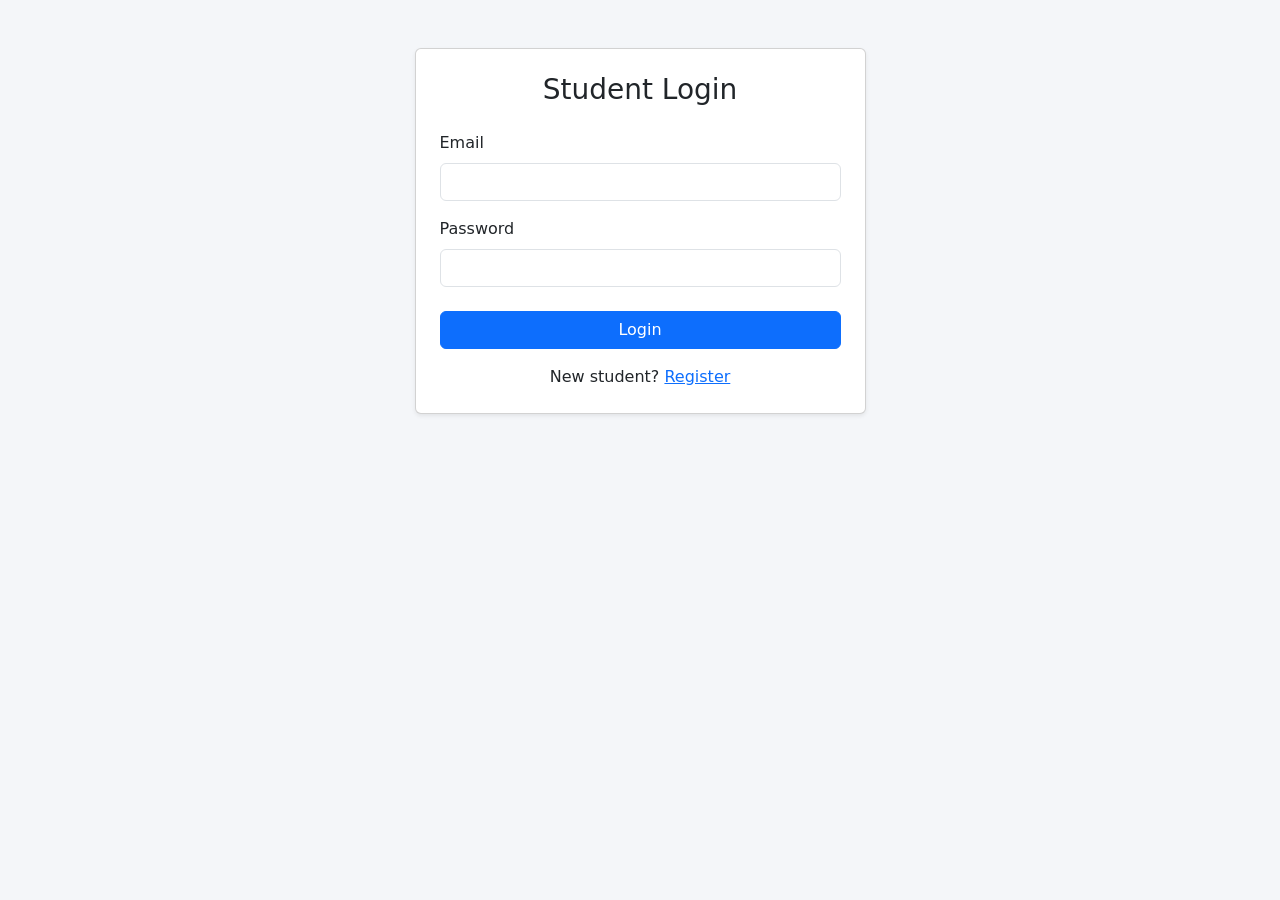
==== quiz.html @ 81b1f2cc "Quiz Project" ====
<!DOCTYPE html>
<html lang="en">
<head>
  <meta charset="UTF-8">
  <meta name="viewport" content="width=device-width, initial-scale=1.0">
  <title>Quiz | Student Quiz</title>
  <link href="https://cdn.jsdelivr.net/npm/bootstrap@5.3.8/dist/css/bootstrap.min.css" rel="stylesheet" integrity="sha384-sRIl4kxILFvY47J16cr9ZwB07vP4J8+LH7qKQnuqkuIAvNWLzeN8tE5YBujZqJLB" crossorigin="anonymous">
  <link rel="stylesheet" href="css/style.css">
  <script src="js/auth.js" defer></script>
  <script src="js/quiz.js" defer></script>
</head>
<body>
  <main class="container py-5">
    <div class="row justify-content-center">
      <div class="col-12 col-md-10 col-lg-7">
        <div class="card shadow-sm">
          <div class="card-body p-4">
            <div class="d-flex flex-wrap justify-content-between align-items-center gap-3 mb-4">
              <h1 class="h3 mb-0">Student Quiz</h1>
              <button id="logoutButton" type="button" class="btn btn-outline-danger">Logout</button>
            </div>
            <p class="mb-3">Student: <strong id="studentName"></strong></p>
            <div id="message" class="alert alert-danger d-none" role="alert"></div>
            <p id="loadingMessage" class="text-secondary" role="status">Loading questions...</p>
            <div id="quizContent" class="d-none">
              <div class="d-flex flex-wrap justify-content-between gap-2 mb-2">
                <span id="questionNumber" class="fw-semibold"></span>
                <span id="progressText" class="text-secondary"></span>
              </div>
              <div id="quizProgress" class="progress mb-4" role="progressbar" aria-label="Quiz progress" aria-valuemin="0" aria-valuemax="100" aria-valuenow="0">
                <div id="progressBar" class="progress-bar"></div>
              </div>
              <form id="quizForm" novalidate>
                <fieldset>
                  <legend id="questionText" class="h5 mb-3"></legend>
                  <div id="answers"></div>
                </fieldset>
                <button id="nextButton" type="submit" class="btn btn-primary mt-3">Next</button>
              </form>
            </div>
          </div>
        </div>
      </div>
    </div>
  </main>
</body>
</html>
---- css/style.css ----
body {
  background-color: #f4f6f9;
}

.progress {
  height: 10px;
}

.answer-option {
  transition: background-color 0.2s;
}

.answer-option:hover {
  background-color: #eef4ff;
}
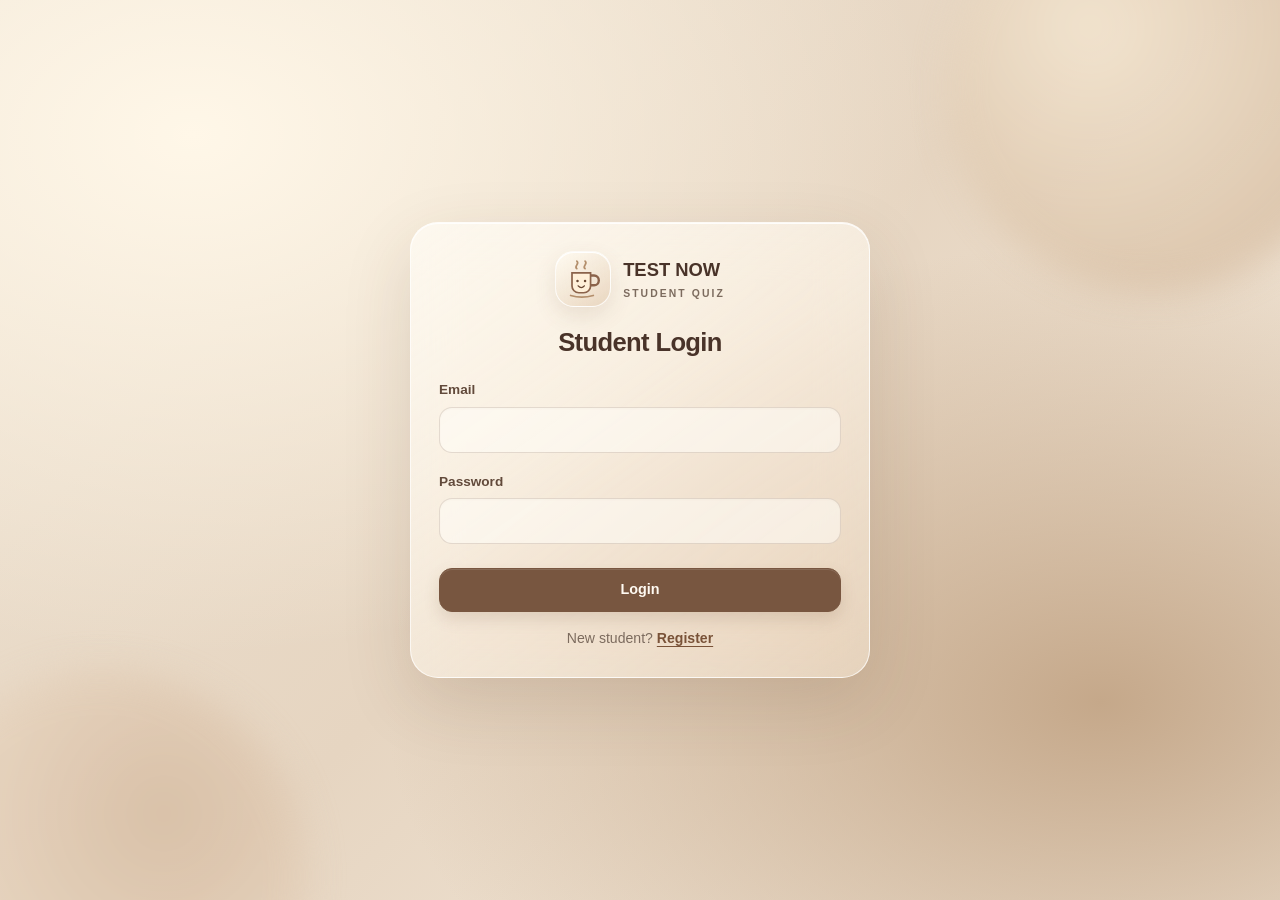
==== commit 05ca53d0: "update css" ====
--- a/quiz.html
+++ b/quiz.html
@@ -9,14 +9,31 @@
   <script src="js/auth.js" defer></script>
   <script src="js/quiz.js" defer></script>
 </head>
-<body>
-  <main class="container py-5">
+<body class="quiz-page">
+  <main class="container app-shell">
     <div class="row justify-content-center">
       <div class="col-12 col-md-10 col-lg-7">
-        <div class="card shadow-sm">
-          <div class="card-body p-4">
+        <div class="card glass-card">
+          <div class="card-body">
+            <div class="brand-lockup">
+              <span class="brand-logo" aria-hidden="true">
+                <svg viewBox="0 0 64 64" xmlns="http://www.w3.org/2000/svg" fill="none">
+                  <path d="M43 27h5a7 7 0 0 1 0 14h-5" stroke="#8b634b" stroke-width="3.5" stroke-linecap="round"/>
+                  <path d="M16 23h27v19a10 10 0 0 1-10 10h-7a10 10 0 0 1-10-10V23Z" fill="#fff0d9" stroke="#8b634b" stroke-width="2.5"/>
+                  <path d="M23 17c-5-4 5-7 0-11m12 11c-5-4 5-7 0-11" stroke="#b38e6b" stroke-width="2.5" stroke-linecap="round"/>
+                  <circle cx="24" cy="35" r="1.8" fill="#674632"/>
+                  <circle cx="35" cy="35" r="1.8" fill="#674632"/>
+                  <path d="M25 42q4.5 5 9 0" stroke="#674632" stroke-width="2" stroke-linecap="round"/>
+                  <path d="M14 56q16 5 33 0" stroke="#b38e6b" stroke-width="2.5" stroke-linecap="round"/>
+                </svg>
+              </span>
+              <div class="brand-name">
+                <strong lang="ar" dir="rtl"> TEST NOW </strong>
+                <span>STUDENT QUIZ</span>
+              </div>
+            </div>
             <div class="d-flex flex-wrap justify-content-between align-items-center gap-3 mb-4">
-              <h1 class="h3 mb-0">Student Quiz</h1>
+              <h1 class="h3 page-title mb-0">Student Quiz</h1>
               <button id="logoutButton" type="button" class="btn btn-outline-danger">Logout</button>
             </div>
             <p class="mb-3">Student: <strong id="studentName"></strong></p>
--- a/css/style.css
+++ b/css/style.css
@@ -1,15 +1,755 @@
+:root {
+  --espresso: #493329;
+  --coffee: #785640;
+  --latte: #c8a98d;
+  --cream: #fff8ef;
+  --muted: #7c6b5e;
+}
+
+* {
+  box-sizing: border-box;
+}
+
+html {
+  min-height: 100%;
+  background: #eee2d3;
+}
+
 body {
-  background-color: #f4f6f9;
+  min-height: 100vh;
+  min-height: 100svh;
+  margin: 0;
+  overflow-x: hidden;
+  color: var(--espresso);
+  font-family: "Segoe UI", Tahoma, Arial, sans-serif;
+  background:
+    radial-gradient(ellipse at 15% 15%, #fff7e8 0, transparent 48%),
+    radial-gradient(ellipse at 86% 78%, #c5a88a 0, transparent 46%),
+    linear-gradient(135deg, #eee3d3, #e6d5c1 50%, #f6ede0);
+  isolation: isolate;
+}
+
+body::before,
+body::after {
+  content: "";
+  position: fixed;
+  z-index: -1;
+  width: clamp(220px, 32vw, 460px);
+  aspect-ratio: 1;
+  border-radius: 50%;
+  pointer-events: none;
+  filter: blur(18px);
+}
+
+body::before {
+  top: -13%;
+  right: -6%;
+  background: radial-gradient(circle at 35% 35%, #fff5df, #b8906b);
+  opacity: 0.45;
+}
+
+body::after {
+  bottom: -20%;
+  left: -8%;
+  background: radial-gradient(circle at 65% 35%, #d0b296, #f8ecda);
+  opacity: 0.6;
+}
+
+.app-shell {
+  display: grid;
+  place-items: center;
+  min-height: 100vh;
+  min-height: 100svh;
+  padding: 24px 16px;
+}
+
+.app-shell > .row {
+  --bs-gutter-x: 0;
+  width: 100%;
+  margin: 0;
+}
+
+.glass-card {
+  width: 100%;
+  max-width: 460px;
+  margin-inline: auto;
+  overflow: hidden;
+  border: 1px solid rgb(255 255 255 / 72%);
+  border-radius: 28px;
+  background: linear-gradient(145deg, rgb(255 253 248 / 68%), rgb(255 247 235 / 40%));
+  box-shadow: 0 24px 70px rgb(82 54 34 / 14%), inset 0 1px 0 rgb(255 255 255 / 85%);
+  -webkit-backdrop-filter: blur(24px) saturate(125%);
+  backdrop-filter: blur(24px) saturate(125%);
+}
+
+.glass-card > .card-body {
+  padding: 28px;
+}
+
+.quiz-page .glass-card {
+  max-width: 700px;
+}
+
+.brand-lockup {
+  display: flex;
+  align-items: center;
+  justify-content: center;
+  gap: 12px;
+  margin-bottom: 20px;
+}
+
+.brand-logo {
+  display: grid;
+  place-items: center;
+  width: 56px;
+  height: 56px;
+  flex-shrink: 0;
+  border: 1px solid rgb(255 255 255 / 80%);
+  border-radius: 19px;
+  background: linear-gradient(145deg, rgb(255 251 241 / 92%), rgb(219 191 161 / 55%));
+  box-shadow: 0 9px 22px rgb(111 76 49 / 12%), inset 0 1px 0 #fff;
+  animation: coffee-bounce 3s ease-in-out infinite;
+}
+
+.brand-logo svg {
+  display: block;
+  width: 44px;
+  height: 44px;
+}
+
+.brand-name {
+  display: flex;
+  flex-direction: column;
+  gap: 3px;
+  text-align: left;
+}
+
+.brand-name strong {
+  color: var(--espresso);
+  font-size: 1.15rem;
+  font-weight: 700;
+}
+
+.brand-name span {
+  color: var(--muted);
+  font-size: 0.65rem;
+  font-weight: 600;
+  letter-spacing: 0.2em;
+}
+
+.page-title {
+  margin-bottom: 20px;
+  color: var(--espresso);
+  font-size: clamp(1.35rem, 2vw, 1.6rem);
+  font-weight: 650;
+  line-height: 1.2;
+  letter-spacing: -0.025em;
+}
+
+.form-label {
+  margin-bottom: 6px;
+  color: #624a3b;
+  font-size: 0.85rem;
+  font-weight: 600;
+}
+
+.form-control {
+  min-height: 44px;
+  padding: 10px 14px;
+  border: 1px solid rgb(120 86 64 / 19%);
+  border-radius: 13px;
+  color: var(--espresso);
+  font-size: 1rem;
+  background: rgb(255 253 248 / 55%);
+  box-shadow: inset 0 1px 2px rgb(120 86 64 / 3%);
+  transition: border-color 0.2s, background-color 0.2s, box-shadow 0.2s;
+}
+
+.form-control:focus {
+  border-color: rgb(120 86 64 / 55%);
+  color: var(--espresso);
+  background: rgb(255 253 248 / 82%);
+  box-shadow: 0 0 0 4px rgb(120 86 64 / 10%);
+}
+
+.btn {
+  min-height: 44px;
+  padding: 10px 20px;
+  border-radius: 13px;
+  font-size: 0.9rem;
+  font-weight: 600;
+  transition: background-color 0.2s, border-color 0.2s, box-shadow 0.2s, transform 0.2s;
+}
+
+.btn-primary {
+  --bs-btn-color: #fffaf2;
+  --bs-btn-bg: #785640;
+  --bs-btn-border-color: #785640;
+  --bs-btn-hover-color: #fffaf2;
+  --bs-btn-hover-bg: #624431;
+  --bs-btn-hover-border-color: #624431;
+  --bs-btn-active-bg: #543a2b;
+  --bs-btn-active-border-color: #543a2b;
+  --bs-btn-disabled-bg: #785640;
+  --bs-btn-disabled-border-color: #785640;
+  --bs-btn-focus-shadow-rgb: 120, 86, 64;
+  box-shadow: 0 7px 16px rgb(98 68 49 / 15%), inset 0 1px 0 rgb(255 255 255 / 12%);
+}
+
+.btn-outline-danger {
+  --bs-btn-color: #815842;
+  --bs-btn-border-color: rgb(129 88 66 / 35%);
+  --bs-btn-hover-color: #624431;
+  --bs-btn-hover-bg: rgb(129 88 66 / 10%);
+  --bs-btn-hover-border-color: #a68469;
+  --bs-btn-active-color: #624431;
+  --bs-btn-active-bg: rgb(129 88 66 / 15%);
+  --bs-btn-active-border-color: #a68469;
+  --bs-btn-focus-shadow-rgb: 120, 86, 64;
+  background: rgb(255 250 240 / 25%);
+}
+
+.btn:hover {
+  transform: translateY(-1px);
+}
+
+.auth-footer {
+  margin: 16px 0 0;
+  color: var(--muted);
+  font-size: 0.88rem;
+}
+
+a {
+  color: #795238;
+  font-weight: 600;
+  text-underline-offset: 3px;
+}
+
+a:hover {
+  color: #4e3424;
+}
+
+.text-secondary {
+  color: var(--muted) !important;
+}
+
+.alert {
+  padding: 12px 14px;
+  border-radius: 14px;
+  font-size: 0.88rem;
+  line-height: 1.5;
+}
+
+.alert-danger {
+  --bs-alert-color: #834b3e;
+  --bs-alert-bg: rgb(246 226 215 / 76%);
+  --bs-alert-border-color: rgb(170 108 87 / 19%);
+}
+
+.alert-success {
+  --bs-alert-color: #3e614a;
+  --bs-alert-bg: rgb(225 237 220 / 78%);
+  --bs-alert-border-color: rgb(93 130 88 / 20%);
+}
+
+.quiz-page .card-body > .d-flex {
+  margin-bottom: 18px !important;
+}
+
+.quiz-page #studentName,
+.result-page #studentName {
+  color: #795238;
+  overflow-wrap: anywhere;
+}
+
+#questionNumber {
+  display: inline-flex;
+  align-items: center;
+  padding: 5px 10px;
+  border: 1px solid rgb(120 86 64 / 12%);
+  border-radius: 20px;
+  color: #76543e;
+  font-size: 0.8rem;
+  background: rgb(255 249 238 / 48%);
+}
+
+#progressText {
+  align-self: center;
+  font-size: 0.8rem;
 }
 
 .progress {
-  height: 10px;
+  height: 8px;
+  border-radius: 20px;
+  background: rgb(120 86 64 / 11%);
+}
+
+.progress-bar {
+  border-radius: inherit;
+  background: linear-gradient(90deg, #a88261, #76523b);
+  transition: width 0.35s ease;
+}
+
+#questionText {
+  color: var(--espresso);
+  font-size: 1.1rem;
+  font-weight: 600;
+  line-height: 1.5;
+}
+
+#answers {
+  display: grid;
+  gap: 10px;
 }
 
 .answer-option {
-  transition: background-color 0.2s;
-}
-
-.answer-option:hover {
-  background-color: #eef4ff;
-}
+  position: relative;
+  display: block;
+  margin: 0;
+  cursor: pointer;
+  -webkit-tap-highlight-color: transparent;
+}
+
+.answer-input {
+  position: absolute;
+  width: 1px;
+  height: 1px;
+  padding: 0;
+  margin: -1px;
+  overflow: hidden;
+  clip-path: inset(50%);
+  border: 0;
+  white-space: nowrap;
+}
+
+.answer-text {
+  display: flex;
+  align-items: center;
+  min-height: 56px;
+  padding: 14px 48px 14px 16px;
+  border: 1px solid rgb(120 86 64 / 17%);
+  border-radius: 15px;
+  color: #5a4031;
+  font-size: 0.95rem;
+  line-height: 1.45;
+  overflow-wrap: anywhere;
+  background: rgb(255 251 243 / 43%);
+  box-shadow: inset 0 1px 0 rgb(255 255 255 / 60%);
+  transition: background-color 0.2s, border-color 0.2s, box-shadow 0.2s;
+}
+
+.answer-option:hover .answer-text {
+  border-color: rgb(120 86 64 / 40%);
+  background: rgb(255 252 246 / 75%);
+}
+
+.answer-input:checked + .answer-text {
+  border-color: #9d7555;
+  color: #4e3526;
+  background: linear-gradient(120deg, rgb(222 195 163 / 58%), rgb(255 248 232 / 80%));
+  box-shadow: 0 4px 12px rgb(120 86 64 / 7%), inset 0 1px 0 rgb(255 255 255 / 75%);
+}
+
+.answer-input:checked + .answer-text::after {
+  content: "✓";
+  position: absolute;
+  top: 50%;
+  right: 16px;
+  display: grid;
+  place-items: center;
+  width: 23px;
+  height: 23px;
+  border-radius: 7px;
+  color: #76523b;
+  font-size: 0.9rem;
+  font-weight: 700;
+  background: rgb(255 251 242 / 78%);
+  transform: translateY(-50%);
+}
+
+.answer-input:focus-visible + .answer-text {
+  outline: 3px solid rgb(120 86 64 / 48%);
+  outline-offset: 3px;
+}
+
+#nextButton {
+  display: block;
+  width: 100%;
+}
+
+.result-page #resultContent > .fs-5 {
+  padding: 14px;
+  border: 1px solid rgb(255 255 255 / 65%);
+  border-radius: 16px;
+  font-size: 1.05rem !important;
+  background: rgb(255 251 242 / 36%);
+}
+
+.badge {
+  padding: 8px 16px;
+  border-radius: 20px;
+  font-size: 0.85rem;
+}
+
+.text-bg-success {
+  color: #3e614a !important;
+  background: #e0eadc !important;
+}
+
+.text-bg-danger {
+  color: #834b3e !important;
+  background: #f0ddd2 !important;
+}
+
+@keyframes coffee-bounce {
+  0%, 100% {
+    transform: translateY(0) rotate(0);
+  }
+  35% {
+    transform: translateY(-5px) rotate(-4deg);
+  }
+  60% {
+    transform: translateY(-2px) rotate(3deg);
+  }
+  80% {
+    transform: translateY(0) rotate(0);
+  }
+}
+
+@media (max-width: 575.98px) {
+  .app-shell {
+    padding: 16px 12px;
+  }
+
+  .glass-card {
+    border-radius: 24px;
+  }
+
+  .glass-card > .card-body {
+    padding: 22px;
+  }
+
+  .brand-logo {
+    width: 48px;
+    height: 48px;
+    border-radius: 16px;
+  }
+
+  .brand-logo svg {
+    width: 38px;
+    height: 38px;
+  }
+
+  .quiz-page .btn-outline-danger {
+    min-height: 38px;
+    padding: 8px 14px;
+  }
+
+  #questionText {
+    font-size: 1rem;
+  }
+
+  .answer-text {
+    min-height: 50px;
+    padding: 12px 44px 12px 14px;
+    font-size: 0.9rem;
+  }
+}
+
+@media (max-height: 780px) {
+  .register-page .app-shell {
+    padding-block: 16px;
+  }
+
+  .register-page .glass-card > .card-body {
+    padding: 22px;
+  }
+
+  .register-page .brand-lockup {
+    margin-bottom: 12px;
+  }
+
+  .register-page .brand-logo {
+    width: 44px;
+    height: 44px;
+  }
+
+  .register-page .brand-logo svg {
+    width: 36px;
+    height: 36px;
+  }
+
+  .register-page .page-title {
+    margin-bottom: 16px;
+    font-size: 1.35rem;
+  }
+
+  .register-page .form-label {
+    margin-bottom: 5px;
+    font-size: 0.82rem;
+  }
+
+  .register-page .form-control {
+    min-height: 40px;
+    padding-block: 8px;
+    line-height: 1.25;
+  }
+
+  .register-page #registerForm .mb-3 {
+    margin-bottom: 12px !important;
+  }
+
+  .register-page #registerForm .mb-4 {
+    margin-bottom: 16px !important;
+  }
+
+  .register-page .auth-footer {
+    margin-top: 12px;
+  }
+
+  .quiz-page .app-shell {
+    padding-block: 12px;
+  }
+
+  .quiz-page .glass-card > .card-body {
+    padding: 20px;
+  }
+
+  .quiz-page .brand-lockup {
+    margin-bottom: 10px;
+  }
+
+  .quiz-page .brand-logo {
+    width: 40px;
+    height: 40px;
+  }
+
+  .quiz-page .brand-logo svg {
+    width: 32px;
+    height: 32px;
+  }
+
+  .quiz-page .page-title {
+    font-size: 1.25rem;
+  }
+
+  .quiz-page .card-body > .d-flex {
+    margin-bottom: 10px !important;
+  }
+
+  .quiz-page .btn-outline-danger {
+    min-height: 34px;
+    padding: 6px 12px;
+  }
+
+  .quiz-page .card-body > p {
+    margin-bottom: 10px !important;
+    font-size: 0.9rem;
+  }
+
+  .quiz-page #questionNumber {
+    padding: 4px 9px;
+    font-size: 0.75rem;
+  }
+
+  .quiz-page #progressText {
+    font-size: 0.75rem;
+  }
+
+  .quiz-page .progress {
+    height: 6px;
+    margin-bottom: 14px !important;
+  }
+
+  .quiz-page #questionText {
+    margin-bottom: 10px !important;
+    font-size: 0.95rem;
+    line-height: 1.35;
+  }
+
+  .quiz-page #answers {
+    gap: 8px;
+  }
+
+  .quiz-page .answer-text {
+    min-height: 44px;
+    padding: 10px 44px 10px 14px;
+    font-size: 0.88rem;
+    line-height: 1.35;
+  }
+
+  .quiz-page #nextButton {
+    min-height: 40px;
+    padding-block: 8px;
+    margin-top: 12px !important;
+  }
+}
+
+@media (max-height: 620px) {
+  .app-shell,
+  .register-page .app-shell,
+  .quiz-page .app-shell {
+    padding-block: 8px;
+  }
+
+  .glass-card > .card-body,
+  .register-page .glass-card > .card-body {
+    padding: 18px;
+  }
+
+  .brand-lockup,
+  .register-page .brand-lockup {
+    margin-bottom: 10px;
+  }
+
+  .brand-logo,
+  .register-page .brand-logo {
+    width: 40px;
+    height: 40px;
+    border-radius: 14px;
+  }
+
+  .brand-logo svg,
+  .register-page .brand-logo svg {
+    width: 32px;
+    height: 32px;
+  }
+
+  .page-title,
+  .register-page .page-title {
+    margin-bottom: 12px;
+    font-size: 1.25rem;
+  }
+
+  .register-page .form-label {
+    margin-bottom: 4px;
+    font-size: 0.78rem;
+    line-height: 1.2;
+  }
+
+  .register-page .form-control {
+    min-height: 38px;
+    padding-block: 8px;
+  }
+
+  .register-page #registerForm .mb-3 {
+    margin-bottom: 8px !important;
+  }
+
+  .register-page #registerForm .mb-4 {
+    margin-bottom: 12px !important;
+  }
+
+  .register-page .btn {
+    min-height: 40px;
+    padding-block: 8px;
+  }
+
+  .register-page .auth-footer {
+    margin-top: 10px;
+  }
+
+  .quiz-page .brand-lockup {
+    justify-content: flex-start;
+    min-height: 34px;
+    padding-right: 74px;
+    margin-bottom: 8px;
+    gap: 8px;
+  }
+
+  .quiz-page .brand-logo {
+    width: 32px;
+    height: 32px;
+    border-radius: 11px;
+  }
+
+  .quiz-page .brand-logo svg {
+    width: 28px;
+    height: 28px;
+  }
+
+  .quiz-page .brand-name strong {
+    font-size: 1rem;
+  }
+
+  .quiz-page .brand-name span {
+    font-size: 0.56rem;
+    letter-spacing: 0.14em;
+  }
+
+  .quiz-page .card-body > .d-flex {
+    position: absolute;
+    top: 18px;
+    right: 18px;
+    margin: 0 !important;
+  }
+
+  .quiz-page .card-body > .d-flex .page-title {
+    position: absolute;
+    width: 1px;
+    height: 1px;
+    overflow: hidden;
+    clip-path: inset(50%);
+    white-space: nowrap;
+  }
+
+  .quiz-page .btn-outline-danger {
+    min-height: 32px;
+    padding: 6px 10px;
+    font-size: 0.78rem;
+  }
+
+  .quiz-page .card-body > p {
+    margin-bottom: 8px !important;
+    font-size: 0.85rem;
+    line-height: 1.3;
+  }
+
+  .quiz-page .progress {
+    margin-bottom: 12px !important;
+  }
+
+  #questionText {
+    margin-bottom: 12px !important;
+    font-size: 0.95rem;
+  }
+
+  #answers {
+    gap: 8px;
+  }
+
+  .answer-text {
+    min-height: 44px;
+    padding-block: 10px;
+    font-size: 0.87rem;
+  }
+
+  .quiz-page #questionText {
+    margin-bottom: 8px !important;
+    font-size: 0.9rem;
+  }
+
+  .quiz-page #answers {
+    gap: 6px;
+  }
+
+  .quiz-page .answer-text {
+    min-height: 40px;
+    padding: 8px 40px 8px 12px;
+    font-size: 0.87rem;
+  }
+
+  .quiz-page #nextButton {
+    min-height: 38px;
+    margin-top: 10px !important;
+  }
+}
+
+@media (prefers-reduced-motion: reduce) {
+  *,
+  *::before,
+  *::after {
+    animation: none !important;
+    transition: none !important;
+  }
+}
